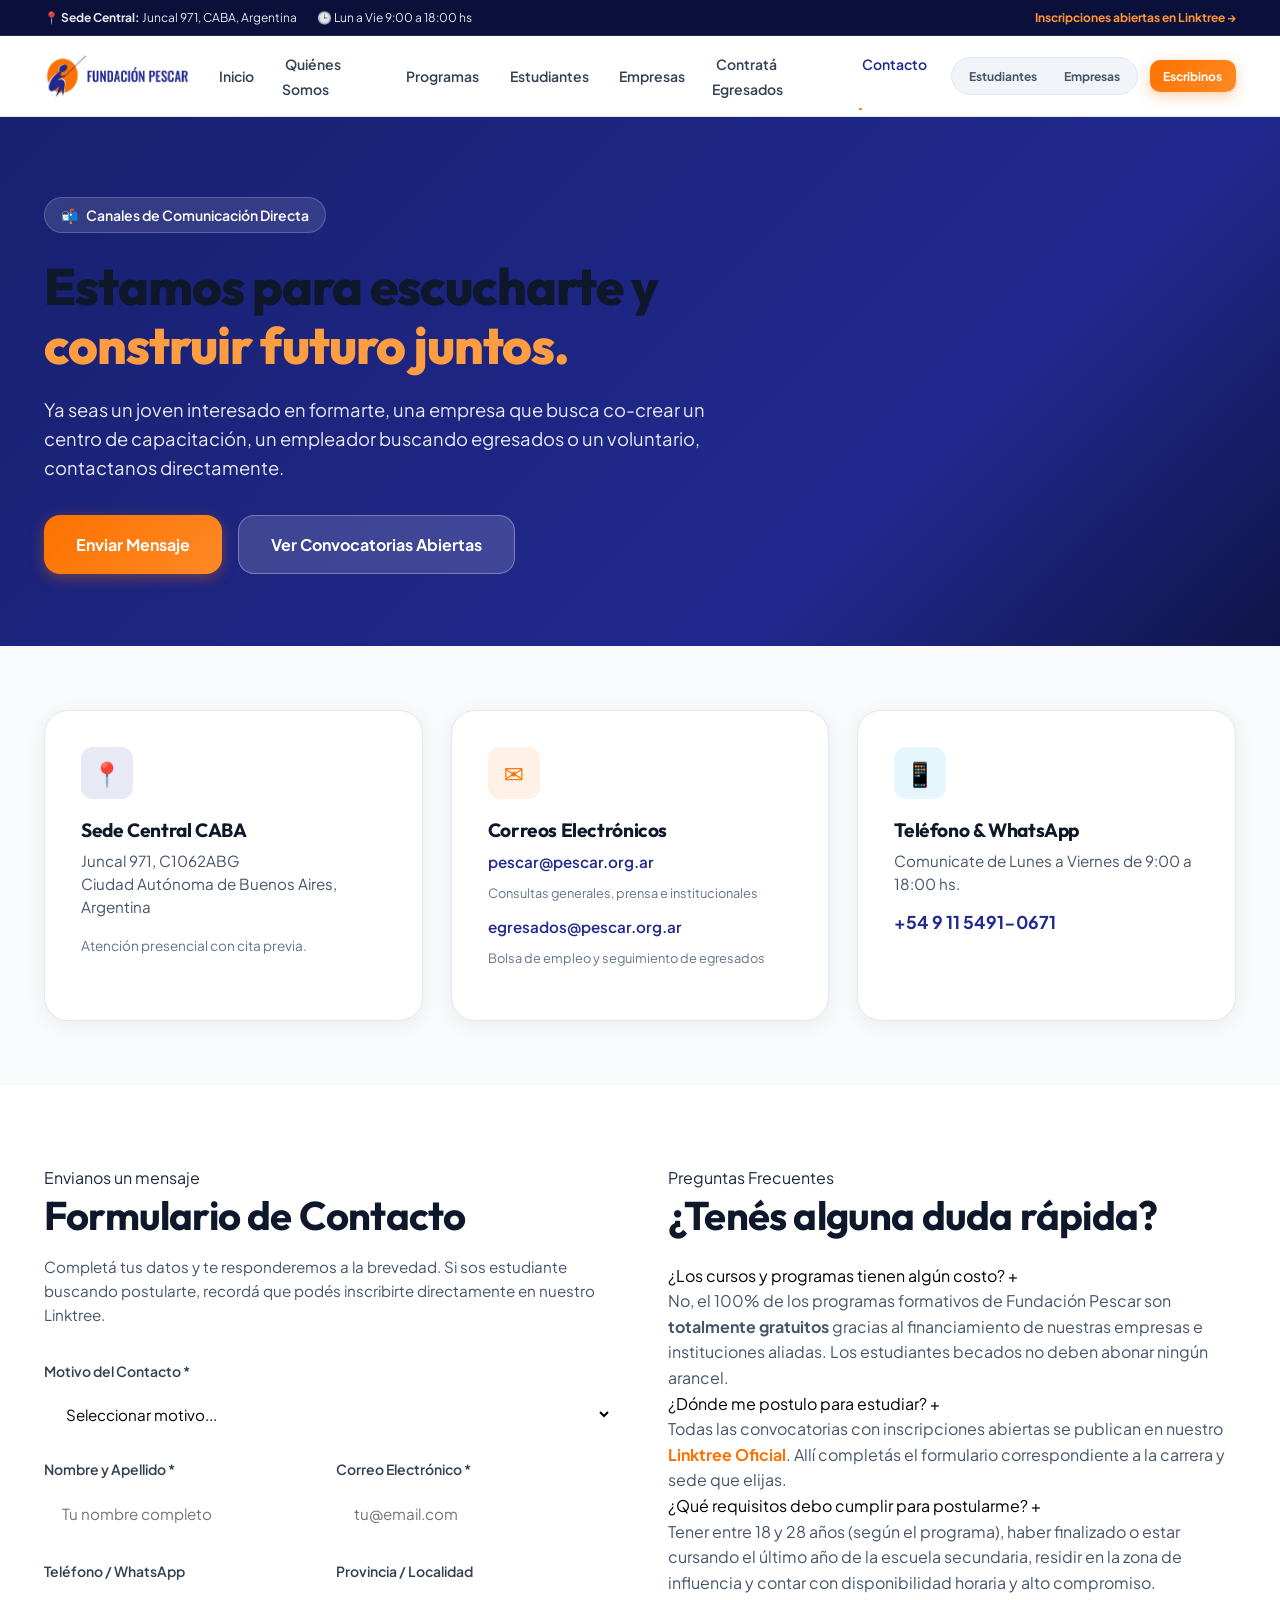
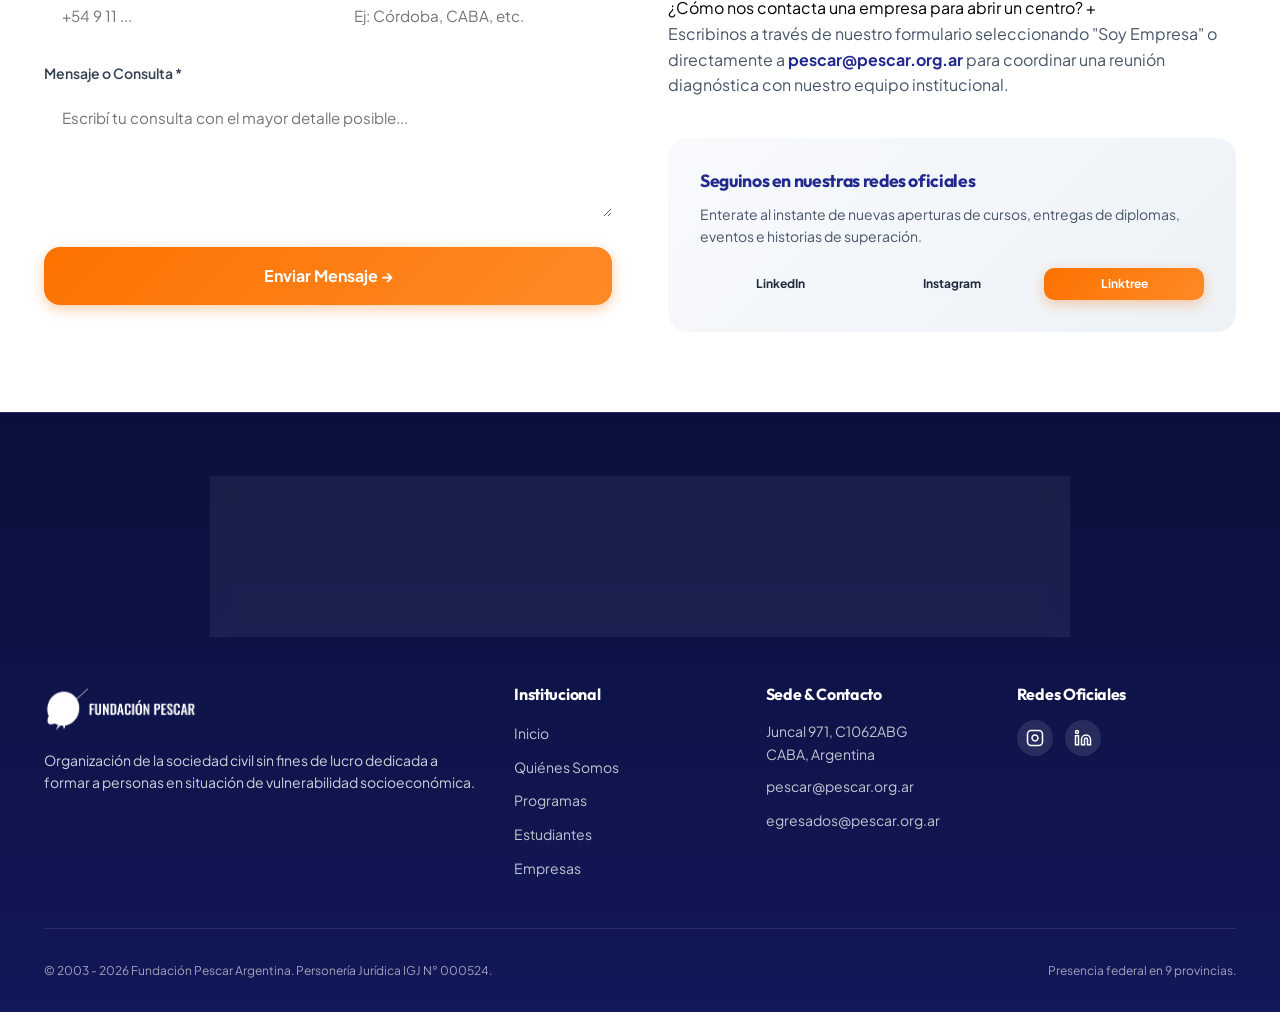
==== contacto.html @ fc089059 "Initial commit" ====
<!DOCTYPE html>
<html lang="es">
<head>
  <meta charset="UTF-8" />
  <meta name="viewport" content="width=device-width, initial-scale=1.0" />
  <title>Contacto | Fundación Pescar Argentina</title>
  <meta name="description" content="Contactate con la sede central de Fundación Pescar Argentina en CABA. Consultas sobre programas de formación, alianzas corporativas e inserción laboral." />
  
  <link rel="icon" type="image/png" href="assets/images/favicon-64x64px.png" />
  <link rel="apple-touch-icon" href="assets/images/favicon-180x180px-06.png" />
  <link rel="stylesheet" href="css/styles.css" />
</head>
<body>

  <!-- Top Announcement Bar -->
  <aside class="announcement-bar" aria-label="Anuncios y novedades">
    <div class="container announcement-inner">
      <div style="display: flex; align-items: center; gap: 1.25rem;">
        <span>📍 <strong>Sede Central:</strong> Juncal 971, CABA, Argentina</span>
        <span>🕒 Lun a Vie 9:00 a 18:00 hs</span>
      </div>
      <div>
        <a href="https://linktr.ee/fundacionpescar" target="_blank" rel="noopener noreferrer" class="announcement-link">
          Inscripciones abiertas en Linktree &rarr;
        </a>
      </div>
    </div>
  </aside>

  <!-- Site Header -->
  <header class="site-header">
    <div class="container">
      <nav class="navbar" aria-label="Navegación principal">
        <a href="index.html" class="brand-logo-link" aria-label="Inicio Fundación Pescar">
          <img src="assets/images/Logo-Pescar-2021-02.png" alt="Fundación Pescar Argentina" class="brand-logo-img" />
        </a>

        <ul class="nav-menu">
          <li><a href="index.html" class="nav-link">Inicio</a></li>
          <li><a href="quienes-somos.html" class="nav-link">Quiénes Somos</a></li>
          <li><a href="programas.html" class="nav-link">Programas</a></li>
          <li><a href="estudiantes.html" class="nav-link">Estudiantes</a></li>
          <li><a href="empresas.html" class="nav-link">Empresas</a></li>
          <li><a href="contrata-egresados.html" class="nav-link">Contratá Egresados</a></li>
          <li><a href="contacto.html" class="nav-link active">Contacto</a></li>
        </ul>

        <div class="nav-actions">
          <div class="audience-pills" role="tablist">
            <a href="estudiantes.html" class="audience-pill">Estudiantes</a>
            <a href="empresas.html" class="audience-pill">Empresas</a>
          </div>
          <a href="#formulario-contacto" class="btn btn-accent btn-sm btn-nav">Escribinos</a>
          
          <button class="mobile-toggle" aria-label="Abrir menú">
            <svg width="24" height="24" viewBox="0 0 24 24" fill="none" stroke="currentColor" stroke-width="2"><line x1="3" y1="12" x2="21" y2="12"></line><line x1="3" y1="6" x2="21" y2="6"></line><line x1="3" y1="18" x2="21" y2="18"></line></svg>
          </button>
        </div>
      </nav>
    </div>
  </header>

  <!-- Mobile Drawer -->
  <div class="mobile-drawer" id="mobileDrawer">
    <button class="drawer-close" id="drawerClose" aria-label="Cerrar menú">&times;</button>
    <a href="index.html" class="brand-logo-link" style="margin-bottom: 2rem;">
      <img src="assets/images/Logo-Pescar-2021-02.png" alt="Fundación Pescar" class="brand-logo-img" />
    </a>
    <ul class="mobile-nav-links">
      <li><a href="index.html">Inicio</a></li>
      <li><a href="quienes-somos.html">Quiénes Somos</a></li>
      <li><a href="programas.html">Programas</a></li>
      <li><a href="estudiantes.html">Estudiantes</a></li>
      <li><a href="empresas.html">Empresas</a></li>
      <li><a href="contrata-egresados.html">Contratá Egresados</a></li>
      <li><a href="contacto.html">Contacto</a></li>
    </ul>
    <div style="margin-top: auto; display: flex; flex-direction: column; gap: 0.75rem;">
      <a href="https://linktr.ee/fundacionpescar" target="_blank" class="btn btn-accent" style="width: 100%; text-align: center;">Postulate en Linktree</a>
      <a href="tel:+5491154910671" class="btn btn-outline" style="width: 100%; text-align: center;">Llamar por Teléfono</a>
    </div>
  </div>

  <main>
    <!-- HERO SECTION -->
    <section class="page-hero" style="background: linear-gradient(135deg, #18206f 0%, #21298f 70%, #0e1548 100%); color: var(--color-white); padding: 5rem 0 4.5rem;">
      <div class="container">
        <div style="max-width: 800px;">
          <div style="display: inline-flex; align-items: center; gap: 0.5rem; background: rgba(255, 255, 255, 0.12); backdrop-filter: blur(8px); padding: 0.35rem 1rem; border-radius: 999px; font-size: 0.875rem; font-weight: 600; margin-bottom: 1.5rem; border: 1px solid rgba(255, 255, 255, 0.2);">
            <span>📬</span>
            <span>Canales de Comunicación Directa</span>
          </div>
          <h1 style="font-size: clamp(2.25rem, 4vw, 3.5rem); font-weight: 800; line-height: 1.15; margin-bottom: 1.25rem;">
            Estamos para escucharte y <br />
            <span style="color: #ff9d42;">construir futuro juntos.</span>
          </h1>
          <p style="font-size: 1.15rem; line-height: 1.6; color: rgba(255, 255, 255, 0.9); margin-bottom: 2rem; max-width: 700px;">
            Ya seas un joven interesado en formarte, una empresa que busca co-crear un centro de capacitación, un empleador buscando egresados o un voluntario, contactanos directamente.
          </p>
          <div style="display: flex; flex-wrap: wrap; gap: 1rem;">
            <a href="#formulario-contacto" class="btn btn-accent btn-lg">Enviar Mensaje</a>
            <a href="https://linktr.ee/fundacionpescar" target="_blank" rel="noopener noreferrer" class="btn btn-secondary btn-lg" style="background: rgba(255, 255, 255, 0.15); border: 1px solid rgba(255, 255, 255, 0.3); color: white;">Ver Convocatorias Abiertas</a>
          </div>
        </div>
      </div>
    </section>

    <!-- CONTACT CHANNELS CARDS -->
    <section class="section" style="background: var(--color-slate-50); padding: 4rem 0;">
      <div class="container">
        <div style="display: grid; grid-template-columns: repeat(auto-fit, minmax(280px, 1fr)); gap: 1.75rem;">
          
          <!-- Card 1: Sede Central -->
          <div class="card" style="padding: 2.25rem;">
            <div style="width: 52px; height: 52px; border-radius: 12px; background: rgba(33, 41, 143, 0.1); color: var(--color-pescar-blue); display: flex; align-items: center; justify-content: center; font-size: 1.5rem; margin-bottom: 1.25rem;">
              📍
            </div>
            <h3 style="font-size: 1.2rem; font-weight: 700; color: var(--color-slate-900); margin-bottom: 0.5rem;">Sede Central CABA</h3>
            <p style="color: var(--color-slate-600); font-size: 0.95rem; line-height: 1.5; margin-bottom: 1rem;">
              Juncal 971, C1062ABG<br />
              Ciudad Autónoma de Buenos Aires, Argentina
            </p>
            <div style="font-size: 0.85rem; color: var(--color-slate-500);">
              Atención presencial con cita previa.
            </div>
          </div>

          <!-- Card 2: Correo Institucional -->
          <div class="card" style="padding: 2.25rem;">
            <div style="width: 52px; height: 52px; border-radius: 12px; background: rgba(252, 114, 0, 0.1); color: var(--color-pescar-orange); display: flex; align-items: center; justify-content: center; font-size: 1.5rem; margin-bottom: 1.25rem;">
              ✉️
            </div>
            <h3 style="font-size: 1.2rem; font-weight: 700; color: var(--color-slate-900); margin-bottom: 0.5rem;">Correos Electrónicos</h3>
            <div style="display: flex; flex-direction: column; gap: 0.5rem; margin-bottom: 1rem;">
              <a href="mailto:pescar@pescar.org.ar" style="color: var(--color-pescar-blue); font-weight: 600; text-decoration: none; font-size: 0.95rem;">
                pescar@pescar.org.ar
              </a>
              <span style="font-size: 0.8rem; color: var(--color-slate-500);">Consultas generales, prensa e institucionales</span>
              
              <a href="mailto:egresados@pescar.org.ar" style="color: var(--color-pescar-blue); font-weight: 600; text-decoration: none; font-size: 0.95rem; margin-top: 0.25rem;">
                egresados@pescar.org.ar
              </a>
              <span style="font-size: 0.8rem; color: var(--color-slate-500);">Bolsa de empleo y seguimiento de egresados</span>
            </div>
          </div>

          <!-- Card 3: Teléfono y WhatsApp -->
          <div class="card" style="padding: 2.25rem;">
            <div style="width: 52px; height: 52px; border-radius: 12px; background: rgba(14, 165, 233, 0.1); color: var(--color-cyan); display: flex; align-items: center; justify-content: center; font-size: 1.5rem; margin-bottom: 1.25rem;">
              📱
            </div>
            <h3 style="font-size: 1.2rem; font-weight: 700; color: var(--color-slate-900); margin-bottom: 0.5rem;">Teléfono & WhatsApp</h3>
            <p style="color: var(--color-slate-600); font-size: 0.95rem; line-height: 1.5; margin-bottom: 0.75rem;">
              Comunicate de Lunes a Viernes de 9:00 a 18:00 hs.
            </p>
            <a href="tel:+5491154910671" style="display: inline-block; font-size: 1.1rem; font-weight: 700; color: var(--color-pescar-blue); text-decoration: none;">
              +54 9 11 5491-0671
            </a>
          </div>

        </div>
      </div>
    </section>

    <!-- CONTACT FORM & FAQ SECTION -->
    <section class="section" id="formulario-contacto" style="background: var(--color-white);">
      <div class="container">
        <div style="display: grid; grid-template-columns: repeat(auto-fit, minmax(320px, 1fr)); gap: 3.5rem;">
          
          <!-- Contact Form -->
          <div>
            <div class="section-tag">Envianos un mensaje</div>
            <h2 class="section-title" style="margin-bottom: 1rem;">Formulario de Contacto</h2>
            <p style="color: var(--color-slate-600); font-size: 0.95rem; margin-bottom: 2rem;">
              Completá tus datos y te responderemos a la brevedad. Si sos estudiante buscando postularte, recordá que podés inscribirte directamente en nuestro Linktree.
            </p>

            <form id="contactForm" class="pescar-form" onsubmit="event.preventDefault(); alert('¡Mensaje enviado con éxito! Nos comunicaremos con vos pronto.'); this.reset();">
              <div style="margin-bottom: 1.25rem;">
                <label for="contactSubject" style="display: block; font-size: 0.875rem; font-weight: 600; color: var(--color-slate-700); margin-bottom: 0.5rem;">Motivo del Contacto *</label>
                <select id="contactSubject" required style="width: 100%; padding: 0.85rem 1.15rem; border-radius: 0.75rem; border: 1px solid var(--color-border); font-size: 0.95rem; background: white;">
                  <option value="">Seleccionar motivo...</option>
                  <option value="estudiante">Quiero capacitarme / Información de Cursos</option>
                  <option value="empresa">Soy Empresa / Quiero crear una alianza</option>
                  <option value="rrhh">Busco contratar egresados Pescar</option>
                  <option value="voluntariado">Quiero ser Voluntario / Mentor</option>
                  <option value="donacion">Donaciones y Aportes</option>
                  <option value="prensa">Prensa y Comunicación</option>
                  <option value="otro">Otro motivo</option>
                </select>
              </div>

              <div style="display: grid; grid-template-columns: 1fr 1fr; gap: 1rem; margin-bottom: 1.25rem;">
                <div>
                  <label for="fullName" style="display: block; font-size: 0.875rem; font-weight: 600; color: var(--color-slate-700); margin-bottom: 0.5rem;">Nombre y Apellido *</label>
                  <input type="text" id="fullName" required placeholder="Tu nombre completo" style="width: 100%; padding: 0.85rem 1.15rem; border-radius: 0.75rem; border: 1px solid var(--color-border); font-size: 0.95rem;" />
                </div>
                <div>
                  <label for="email" style="display: block; font-size: 0.875rem; font-weight: 600; color: var(--color-slate-700); margin-bottom: 0.5rem;">Correo Electrónico *</label>
                  <input type="email" id="email" required placeholder="tu@email.com" style="width: 100%; padding: 0.85rem 1.15rem; border-radius: 0.75rem; border: 1px solid var(--color-border); font-size: 0.95rem;" />
                </div>
              </div>

              <div style="display: grid; grid-template-columns: 1fr 1fr; gap: 1rem; margin-bottom: 1.25rem;">
                <div>
                  <label for="phone" style="display: block; font-size: 0.875rem; font-weight: 600; color: var(--color-slate-700); margin-bottom: 0.5rem;">Teléfono / WhatsApp</label>
                  <input type="tel" id="phone" placeholder="+54 9 11 ..." style="width: 100%; padding: 0.85rem 1.15rem; border-radius: 0.75rem; border: 1px solid var(--color-border); font-size: 0.95rem;" />
                </div>
                <div>
                  <label for="location" style="display: block; font-size: 0.875rem; font-weight: 600; color: var(--color-slate-700); margin-bottom: 0.5rem;">Provincia / Localidad</label>
                  <input type="text" id="location" placeholder="Ej: Córdoba, CABA, etc." style="width: 100%; padding: 0.85rem 1.15rem; border-radius: 0.75rem; border: 1px solid var(--color-border); font-size: 0.95rem;" />
                </div>
              </div>

              <div style="margin-bottom: 1.5rem;">
                <label for="message" style="display: block; font-size: 0.875rem; font-weight: 600; color: var(--color-slate-700); margin-bottom: 0.5rem;">Mensaje o Consulta *</label>
                <textarea id="message" required rows="4" placeholder="Escribí tu consulta con el mayor detalle posible..." style="width: 100%; padding: 0.85rem 1.15rem; border-radius: 0.75rem; border: 1px solid var(--color-border); font-size: 0.95rem; font-family: inherit;"></textarea>
              </div>

              <button type="submit" class="btn btn-accent btn-lg" style="width: 100%;">
                Enviar Mensaje &rarr;
              </button>
            </form>
          </div>

          <!-- Quick FAQ and Official Channels -->
          <div>
            <div class="section-tag">Preguntas Frecuentes</div>
            <h2 class="section-title" style="margin-bottom: 1.5rem;">¿Tenés alguna duda rápida?</h2>

            <div class="faq-list" style="margin-bottom: 2.5rem;">
              <div class="faq-item">
                <button class="faq-question">
                  <span>¿Los cursos y programas tienen algún costo?</span>
                  <span class="faq-icon">+</span>
                </button>
                <div class="faq-answer">
                  <p>No, el 100% de los programas formativos de Fundación Pescar son <strong>totalmente gratuitos</strong> gracias al financiamiento de nuestras empresas e instituciones aliadas. Los estudiantes becados no deben abonar ningún arancel.</p>
                </div>
              </div>

              <div class="faq-item">
                <button class="faq-question">
                  <span>¿Dónde me postulo para estudiar?</span>
                  <span class="faq-icon">+</span>
                </button>
                <div class="faq-answer">
                  <p>Todas las convocatorias con inscripciones abiertas se publican en nuestro <a href="https://linktr.ee/fundacionpescar" target="_blank" rel="noopener noreferrer" style="color: var(--color-pescar-orange); font-weight: bold;">Linktree Oficial</a>. Allí completás el formulario correspondiente a la carrera y sede que elijas.</p>
                </div>
              </div>

              <div class="faq-item">
                <button class="faq-question">
                  <span>¿Qué requisitos debo cumplir para postularme?</span>
                  <span class="faq-icon">+</span>
                </button>
                <div class="faq-answer">
                  <p>Tener entre 18 y 28 años (según el programa), haber finalizado o estar cursando el último año de la escuela secundaria, residir en la zona de influencia y contar con disponibilidad horaria y alto compromiso.</p>
                </div>
              </div>

              <div class="faq-item">
                <button class="faq-question">
                  <span>¿Cómo nos contacta una empresa para abrir un centro?</span>
                  <span class="faq-icon">+</span>
                </button>
                <div class="faq-answer">
                  <p>Escribinos a través de nuestro formulario seleccionando "Soy Empresa" o directamente a <a href="mailto:pescar@pescar.org.ar" style="color: var(--color-pescar-blue); font-weight: bold;">pescar@pescar.org.ar</a> para coordinar una reunión diagnóstica con nuestro equipo institucional.</p>
                </div>
              </div>
            </div>

            <!-- Social Connect Card -->
            <div style="background: linear-gradient(135deg, #f8fafc 0%, #edf2f7 100%); border-radius: 1.25rem; padding: 2rem; border: 1px solid var(--color-border);">
              <h4 style="font-size: 1.1rem; font-weight: 700; color: var(--color-pescar-blue); margin-bottom: 0.75rem;">
                Seguinos en nuestras redes oficiales
              </h4>
              <p style="font-size: 0.875rem; color: var(--color-slate-600); margin-bottom: 1.25rem;">
                Enterate al instante de nuevas aperturas de cursos, entregas de diplomas, eventos e historias de superación.
              </p>
              <div style="display: flex; gap: 0.75rem;">
                <a href="https://www.linkedin.com/company/fundacionpescar/posts/" target="_blank" rel="noopener noreferrer" class="btn btn-outline btn-sm" style="flex: 1; text-align: center;">
                  LinkedIn
                </a>
                <a href="https://instagram.com/fundacionpescar" target="_blank" rel="noopener noreferrer" class="btn btn-outline btn-sm" style="flex: 1; text-align: center;">
                  Instagram
                </a>
                <a href="https://linktr.ee/fundacionpescar" target="_blank" rel="noopener noreferrer" class="btn btn-accent btn-sm" style="flex: 1; text-align: center;">
                  Linktree
                </a>
              </div>
            </div>

          </div>

        </div>
      </div>
    </section>
  </main>

  <!-- SITE FOOTER -->
  <footer class="site-footer">
    <div class="container">
      <div class="footer-quote-banner">
        <blockquote class="footer-quote-text">
          “Si quieres quitarle el hambre a un hombre, dale un pez; pero si quieres que no vuelva a tener hambre, enséñale a pescar.”
        </blockquote>
        <div class="footer-quote-author">— LAO TSE</div>
      </div>

      <div class="footer-grid">
        <div>
          <img src="assets/images/Logo-Pescar-2021-02.png" alt="Fundación Pescar" style="height: 48px; margin-bottom: 1rem; filter: brightness(0) invert(1);" />
          <p style="font-size: 0.875rem; color: rgba(255, 255, 255, 0.8);">
            Organización de la sociedad civil sin fines de lucro dedicada a formar a personas en situación de vulnerabilidad socioeconómica.
          </p>
        </div>

        <div>
          <h4 class="footer-col-title">Institucional</h4>
          <ul class="footer-links">
            <li><a href="index.html" class="footer-link">Inicio</a></li>
            <li><a href="quienes-somos.html" class="footer-link">Quiénes Somos</a></li>
            <li><a href="programas.html" class="footer-link">Programas</a></li>
            <li><a href="estudiantes.html" class="footer-link">Estudiantes</a></li>
            <li><a href="empresas.html" class="footer-link">Empresas</a></li>
          </ul>
        </div>

        <div>
          <h4 class="footer-col-title">Sede & Contacto</h4>
          <ul class="footer-links">
            <li style="color: rgba(255, 255, 255, 0.75); font-size: 0.875rem;">
              Juncal 971, C1062ABG<br />
              CABA, Argentina
            </li>
            <li><a href="mailto:pescar@pescar.org.ar" class="footer-link">pescar@pescar.org.ar</a></li>
            <li><a href="mailto:egresados@pescar.org.ar" class="footer-link">egresados@pescar.org.ar</a></li>
          </ul>
        </div>

        <div>
          <h4 class="footer-col-title">Redes Oficiales</h4>
          <div class="social-links">
            <a href="https://instagram.com/fundacionpescar" target="_blank" rel="noopener noreferrer" class="social-btn" aria-label="Instagram">
              <svg width="18" height="18" viewBox="0 0 24 24" fill="none" stroke="currentColor" stroke-width="2"><rect x="2" y="2" width="20" height="20" rx="5" ry="5"></rect><path d="M16 11.37A4 4 0 1 1 12.63 8 4 4 0 0 1 16 11.37z"></path></svg>
            </a>
            <a href="https://www.linkedin.com/company/fundacionpescar/posts/" target="_blank" rel="noopener noreferrer" class="social-btn" aria-label="LinkedIn">
              <svg width="18" height="18" viewBox="0 0 24 24" fill="none" stroke="currentColor" stroke-width="2"><path d="M16 8a6 6 0 0 1 6 6v7h-4v-7a2 2 0 0 0-2-2 2 2 0 0 0-2 2v7h-4v-7a6 6 0 0 1 6-6z"></path><rect x="2" y="9" width="4" height="12"></rect><circle cx="4" cy="4" r="2"></circle></svg>
            </a>
          </div>
        </div>
      </div>

      <div class="footer-bottom">
        <div>© 2003 - 2026 Fundación Pescar Argentina. Personería Jurídica IGJ N° 000524.</div>
        <div>Presencia federal en 9 provincias.</div>
      </div>
    </div>
  </footer>

  <script src="js/main.js"></script>
</body>
</html>
---- css/styles.css ----
/* ==========================================================================
   FUNDACIÓN PESCAR - COMPLETE STYLESHEET (HTML & CSS STANDALONE)
   Palette: #fc7200 (Pescar Orange) & #21298f (Pescar Blue)
   ========================================================================== */

@import url('https://fonts.googleapis.com/css2?family=Outfit:wght@400;500;600;700;800;900&family=Plus+Jakarta+Sans:ital,wght@0,300;0,400;0,500;0,600;0,700;0,800;1,400&display=swap');

:root {
  /* Exact Requested Palette */
  --color-pescar-orange: #fc7200;
  --color-pescar-orange-hover: #e06500;
  --color-pescar-orange-light: #ff9336;
  --color-pescar-orange-50: #fff6ed;
  --color-pescar-orange-100: #ffedd5;

  --color-pescar-blue: #21298f;
  --color-pescar-blue-dark: #121858;
  --color-pescar-blue-deep: #0b103b;
  --color-pescar-blue-light: #3641b8;
  --color-pescar-blue-50: #eef0fd;
  --color-pescar-blue-100: #e0e4fb;

  --color-cyan: #0ea5e9;
  --color-cyan-light: #e0f2fe;
  
  --color-success: #10b981;
  --color-success-light: #ecfdf5;

  /* Surfaces & Text */
  --color-white: #ffffff;
  --color-slate-50: #f8fafc;
  --color-slate-100: #f1f5f9;
  --color-slate-200: #e2e8f0;
  --color-slate-300: #cbd5e1;
  --color-slate-400: #94a3b8;
  --color-slate-500: #64748b;
  --color-slate-600: #475569;
  --color-slate-700: #334155;
  --color-slate-800: #1e293b;
  --color-slate-900: #0f172a;

  /* Gradients */
  --grad-primary: linear-gradient(135deg, #121858 0%, #21298f 60%, #2d38b0 100%);
  --grad-primary-dark: linear-gradient(180deg, #0b103b 0%, #121858 100%);
  --grad-accent: linear-gradient(135deg, #fc7200 0%, #ff8926 100%);
  --grad-hero-badge: linear-gradient(135deg, rgba(252, 114, 0, 0.2) 0%, rgba(33, 41, 143, 0.4) 100%);

  /* Typography */
  --font-sans: 'Plus Jakarta Sans', system-ui, -apple-system, sans-serif;
  --font-display: 'Outfit', 'Plus Jakarta Sans', system-ui, sans-serif;

  /* Spacing */
  --space-2: 0.5rem;
  --space-3: 0.75rem;
  --space-4: 1rem;
  --space-5: 1.25rem;
  --space-6: 1.5rem;
  --space-8: 2rem;
  --space-10: 2.5rem;
  --space-12: 3rem;
  --space-16: 4rem;
  --space-20: 5rem;

  /* Border Radii */
  --radius-sm: 6px;
  --radius-md: 10px;
  --radius-lg: 16px;
  --radius-xl: 24px;
  --radius-full: 9999px;

  /* Shadows */
  --shadow-sm: 0 1px 3px rgba(0, 0, 0, 0.05);
  --shadow-md: 0 4px 6px -1px rgba(0, 0, 0, 0.08), 0 2px 4px -2px rgba(0, 0, 0, 0.04);
  --shadow-lg: 0 10px 15px -3px rgba(0, 0, 0, 0.08), 0 4px 6px -4px rgba(0, 0, 0, 0.03);
  --shadow-xl: 0 20px 25px -5px rgba(0, 0, 0, 0.1), 0 8px 10px -6px rgba(0, 0, 0, 0.04);
  --shadow-card: 0 4px 20px rgba(15, 23, 42, 0.06);
  --shadow-card-hover: 0 16px 32px -8px rgba(33, 41, 143, 0.12), 0 0 1px 1px rgba(33, 41, 143, 0.08);

  --transition-fast: 150ms cubic-bezier(0.4, 0, 0.2, 1);
  --transition-normal: 250ms cubic-bezier(0.4, 0, 0.2, 1);
  --transition-slow: 400ms cubic-bezier(0.16, 1, 0.3, 1);
}

/* Base Reset */
*, *::before, *::after {
  box-sizing: border-box;
  margin: 0;
  padding: 0;
}

html {
  font-family: var(--font-sans);
  font-size: 16px;
  line-height: 1.6;
  color: var(--color-slate-800);
  background-color: var(--color-slate-50);
  scroll-behavior: smooth;
  -webkit-font-smoothing: antialiased;
}

body {
  min-height: 100vh;
  display: flex;
  flex-direction: column;
  overflow-x: hidden;
}

main {
  flex: 1;
}

img, svg {
  display: block;
  max-width: 100%;
  height: auto;
}

a {
  color: inherit;
  text-decoration: none;
  transition: color var(--transition-fast);
}

button, input, select, textarea {
  font: inherit;
}

button {
  cursor: pointer;
  border: none;
  background: none;
}

ul {
  list-style: none;
}

h1, h2, h3, h4, h5, h6 {
  font-family: var(--font-display);
  color: var(--color-slate-900);
  font-weight: 700;
  line-height: 1.2;
  letter-spacing: -0.02em;
}

h1 { font-size: clamp(2.25rem, 5.5vw, 3.75rem); }
h2 { font-size: clamp(1.85rem, 3.5vw, 2.5rem); }
h3 { font-size: clamp(1.4rem, 2.5vw, 1.85rem); }
h4 { font-size: 1.25rem; }

p {
  color: var(--color-slate-600);
  margin-bottom: 1rem;
}

p:last-child {
  margin-bottom: 0;
}

/* Layout Containers */
.container {
  width: 100%;
  max-width: 1240px;
  margin: 0 auto;
  padding: 0 1.5rem;
}

.container-narrow {
  max-width: 920px;
}

.section {
  padding: var(--space-20) 0;
  position: relative;
}

@media (max-width: 768px) {
  .section {
    padding: var(--space-12) 0;
  }
}

.section-alt {
  background-color: var(--color-white);
}

.section-dark {
  background: var(--grad-primary);
  color: var(--color-white);
}

.section-dark h1, .section-dark h2, .section-dark h3, .section-dark h4 {
  color: var(--color-white);
}

.section-dark p {
  color: rgba(255, 255, 255, 0.85);
}

.section-header {
  text-align: center;
  max-width: 740px;
  margin: 0 auto var(--space-12) auto;
}

.badge-tag {
  display: inline-flex;
  align-items: center;
  gap: 0.4rem;
  padding: 0.35rem 0.85rem;
  border-radius: var(--radius-full);
  font-size: 0.75rem;
  font-weight: 700;
  text-transform: uppercase;
  letter-spacing: 0.06em;
  background-color: var(--color-pescar-blue-50);
  color: var(--color-pescar-blue);
  border: 1px solid var(--color-pescar-blue-100);
  margin-bottom: var(--space-3);
}

.badge-tag.badge-accent {
  background-color: var(--color-pescar-orange-50);
  color: var(--color-pescar-orange);
  border-color: var(--color-pescar-orange-100);
}

.badge-tag.badge-white {
  background-color: rgba(255, 255, 255, 0.15);
  color: var(--color-white);
  border-color: rgba(255, 255, 255, 0.25);
  backdrop-filter: blur(8px);
}

.section-title {
  margin-bottom: var(--space-3);
}

.section-subtitle {
  font-size: 1.1rem;
  color: var(--color-slate-500);
}

.section-dark .section-subtitle {
  color: rgba(255, 255, 255, 0.8);
}

/* Announcement Top Bar */
.announcement-bar {
  background: var(--color-pescar-blue-deep);
  color: rgba(255, 255, 255, 0.9);
  font-size: 0.75rem;
  padding: 0.5rem 0;
  border-bottom: 1px solid rgba(255, 255, 255, 0.1);
}

.announcement-inner {
  display: flex;
  justify-content: space-between;
  align-items: center;
  flex-wrap: wrap;
  gap: 0.5rem;
}

.announcement-link {
  color: var(--color-pescar-orange-light);
  font-weight: 700;
  display: inline-flex;
  align-items: center;
  gap: 0.3rem;
}

.announcement-link:hover {
  text-decoration: underline;
}

/* Header & Nav */
.site-header {
  position: sticky;
  top: 0;
  z-index: 1000;
  background: rgba(255, 255, 255, 0.95);
  backdrop-filter: blur(16px);
  -webkit-backdrop-filter: blur(16px);
  border-bottom: 1px solid var(--color-slate-200);
  transition: all var(--transition-normal);
}

.site-header.scrolled {
  box-shadow: var(--shadow-md);
  background: rgba(255, 255, 255, 0.98);
}

.navbar {
  display: flex;
  align-items: center;
  justify-content: space-between;
  height: 80px;
  gap: 1.5rem;
}

.brand-logo-link {
  display: flex;
  align-items: center;
  gap: 0.75rem;
}

.brand-logo-img {
  height: 48px;
  width: auto;
}

.nav-menu {
  display: flex;
  align-items: center;
  gap: 1.5rem;
}

.nav-link {
  font-size: 0.875rem;
  font-weight: 600;
  color: var(--color-slate-700);
  padding: 0.5rem 0.2rem;
  position: relative;
  transition: color var(--transition-fast);
}

.nav-link:hover, .nav-link.active {
  color: var(--color-pescar-blue);
}

.nav-link.active::after {
  content: '';
  position: absolute;
  bottom: -4px;
  left: 0;
  width: 100%;
  height: 2px;
  background-color: var(--color-pescar-orange);
  border-radius: var(--radius-full);
}

.nav-actions {
  display: flex;
  align-items: center;
  gap: 0.75rem;
}

.audience-pills {
  display: inline-flex;
  padding: 3px;
  background: var(--color-slate-100);
  border-radius: var(--radius-full);
  border: 1px solid var(--color-slate-200);
}

.audience-pill {
  padding: 0.35rem 0.85rem;
  font-size: 0.75rem;
  font-weight: 700;
  border-radius: var(--radius-full);
  color: var(--color-slate-600);
  transition: all var(--transition-fast);
}

.audience-pill.active {
  background: var(--color-white);
  color: var(--color-pescar-blue);
  box-shadow: var(--shadow-sm);
}

.mobile-toggle {
  display: none;
  padding: 0.5rem;
  color: var(--color-slate-800);
}

@media (max-width: 1024px) {
  .nav-menu, .nav-actions .btn-nav { display: none; }
  .mobile-toggle { display: flex; align-items: center; justify-content: center; }
}

/* Mobile Drawer */
.mobile-drawer {
  position: fixed;
  top: 0;
  right: -100%;
  width: min(85vw, 380px);
  height: 100vh;
  background: var(--color-white);
  box-shadow: -10px 0 30px rgba(0, 0, 0, 0.15);
  z-index: 1200;
  transition: right var(--transition-slow);
  display: flex;
  flex-direction: column;
  padding: var(--space-6);
  overflow-y: auto;
}

.mobile-drawer.open { right: 0; }

.drawer-overlay {
  position: fixed;
  inset: 0;
  background: rgba(15, 23, 42, 0.6);
  backdrop-filter: blur(4px);
  z-index: 1150;
  opacity: 0;
  pointer-events: none;
  transition: opacity var(--transition-normal);
}

.drawer-overlay.open { opacity: 1; pointer-events: auto; }

.drawer-header {
  display: flex;
  align-items: center;
  justify-content: space-between;
  margin-bottom: var(--space-6);
  padding-bottom: var(--space-4);
  border-bottom: 1px solid var(--color-slate-200);
}

.drawer-links {
  display: flex;
  flex-direction: column;
  gap: var(--space-3);
  margin-bottom: var(--space-6);
}

.drawer-link {
  font-size: 1.1rem;
  font-weight: 600;
  color: var(--color-slate-800);
  padding: 0.5rem 0;
}

.drawer-link.active { color: var(--color-pescar-orange); }

/* Buttons */
.btn {
  display: inline-flex;
  align-items: center;
  justify-content: center;
  gap: 0.5rem;
  font-size: 0.875rem;
  font-weight: 700;
  padding: 0.75rem 1.5rem;
  border-radius: var(--radius-md);
  transition: all var(--transition-fast);
  cursor: pointer;
  white-space: nowrap;
}

.btn-lg {
  padding: 1rem 2rem;
  font-size: 1rem;
  border-radius: var(--radius-lg);
}

.btn-sm {
  padding: 0.4rem 0.85rem;
  font-size: 0.75rem;
}

.btn-accent {
  background: var(--grad-accent);
  color: var(--color-white);
  box-shadow: 0 4px 14px rgba(252, 114, 0, 0.35);
}

.btn-accent:hover {
  background: var(--color-pescar-orange-hover);
  transform: translateY(-2px);
  box-shadow: 0 6px 20px rgba(252, 114, 0, 0.45);
}

.btn-primary {
  background: var(--grad-primary);
  color: var(--color-white);
  box-shadow: 0 4px 14px rgba(33, 41, 143, 0.25);
}

.btn-primary:hover {
  background: var(--color-pescar-blue-dark);
  transform: translateY(-2px);
  box-shadow: 0 6px 20px rgba(33, 41, 143, 0.35);
}

.btn-secondary {
  background: var(--color-white);
  color: var(--color-slate-800);
  border: 1px solid var(--color-slate-300);
}

.btn-secondary:hover {
  background: var(--color-slate-50);
  border-color: var(--color-slate-400);
  transform: translateY(-2px);
}

.btn-white {
  background: var(--color-white);
  color: var(--color-pescar-blue);
  box-shadow: 0 4px 14px rgba(0, 0, 0, 0.1);
}

.btn-white:hover {
  background: var(--color-slate-100);
  transform: translateY(-2px);
}

.btn-outline-white {
  background: transparent;
  color: var(--color-white);
  border: 2px solid rgba(255, 255, 255, 0.4);
}

.btn-outline-white:hover {
  border-color: var(--color-white);
  background: rgba(255, 255, 255, 0.1);
  transform: translateY(-2px);
}

/* Cards */
.card {
  background-color: var(--color-white);
  border-radius: var(--radius-xl);
  border: 1px solid var(--color-slate-200);
  padding: var(--space-8);
  box-shadow: var(--shadow-card);
  transition: all var(--transition-normal);
  position: relative;
  overflow: hidden;
}

.card:hover {
  box-shadow: var(--shadow-card-hover);
  transform: translateY(-4px);
  border-color: rgba(33, 41, 143, 0.2);
}

.card-accent-border { border-top: 4px solid var(--color-pescar-orange); }
.card-primary-border { border-top: 4px solid var(--color-pescar-blue); }

/* Hero Section */
.hero-section {
  position: relative;
  background: var(--grad-primary);
  color: var(--color-white);
  padding-top: calc(var(--space-16) + 20px);
  padding-bottom: var(--space-20);
  overflow: hidden;
}

.hero-glow {
  position: absolute;
  top: -20%;
  right: -10%;
  width: 600px;
  height: 600px;
  background: radial-gradient(circle, rgba(252, 114, 0, 0.25) 0%, transparent 70%);
  pointer-events: none;
  filter: blur(40px);
}

.hero-glow-cyan {
  position: absolute;
  bottom: -20%;
  left: -10%;
  width: 500px;
  height: 500px;
  background: radial-gradient(circle, rgba(14, 165, 233, 0.2) 0%, transparent 70%);
  pointer-events: none;
  filter: blur(40px);
}

.hero-grid {
  display: grid;
  grid-template-columns: 1.15fr 0.85fr;
  gap: var(--space-12);
  align-items: center;
  position: relative;
  z-index: 1;
}

@media (max-width: 968px) {
  .hero-grid {
    grid-template-columns: 1fr;
    text-align: center;
  }
}

.hero-content {
  display: flex;
  flex-direction: column;
  align-items: flex-start;
}

@media (max-width: 968px) {
  .hero-content { align-items: center; }
}

.hero-title {
  color: var(--color-white);
  font-size: clamp(2.5rem, 5.5vw, 4rem);
  font-weight: 800;
  line-height: 1.1;
  margin-bottom: var(--space-5);
  letter-spacing: -0.03em;
}

.hero-title .text-highlight {
  background: linear-gradient(135deg, #fc7200 0%, #ffab53 100%);
  -webkit-background-clip: text;
  -webkit-text-fill-color: transparent;
}

.hero-subtitle {
  font-size: clamp(1.05rem, 2vw, 1.25rem);
  color: rgba(255, 255, 255, 0.88);
  margin-bottom: var(--space-8);
  max-width: 560px;
}

.hero-cta-group {
  display: flex;
  flex-wrap: wrap;
  gap: var(--space-4);
  margin-bottom: var(--space-8);
}

.hero-image-card {
  position: relative;
  border-radius: var(--radius-2xl);
  overflow: hidden;
  box-shadow: 0 25px 50px -12px rgba(0, 0, 0, 0.4);
  border: 1px solid rgba(255, 255, 255, 0.2);
}

.hero-image {
  width: 100%;
  height: 440px;
  object-fit: cover;
}

.hero-floating-card {
  position: absolute;
  bottom: -20px;
  left: -20px;
  background: rgba(255, 255, 255, 0.95);
  backdrop-filter: blur(12px);
  color: var(--color-slate-900);
  padding: var(--space-4) var(--space-6);
  border-radius: var(--radius-lg);
  box-shadow: var(--shadow-xl);
  border: 1px solid var(--color-slate-200);
  display: flex;
  align-items: center;
  gap: 1rem;
}

@media (max-width: 640px) {
  .hero-floating-card { position: static; margin-top: 1rem; }
}

/* Stats Counters */
.stats-grid {
  display: grid;
  grid-template-columns: repeat(auto-fit, minmax(220px, 1fr));
  gap: var(--space-6);
}

.stat-card {
  background: var(--color-white);
  border: 1px solid var(--color-slate-200);
  border-radius: var(--radius-lg);
  padding: var(--space-6);
  text-align: center;
  box-shadow: var(--shadow-sm);
  transition: transform var(--transition-fast);
}

.stat-card:hover {
  transform: translateY(-3px);
  box-shadow: var(--shadow-md);
}

.stat-number {
  font-family: var(--font-display);
  font-size: clamp(2.5rem, 4vw, 3.5rem);
  font-weight: 800;
  line-height: 1;
  color: var(--color-pescar-blue);
  margin-bottom: var(--space-2);
}

.stat-number.accent { color: var(--color-pescar-orange); }

.stat-label {
  font-size: 0.875rem;
  font-weight: 600;
  color: var(--color-slate-600);
  text-transform: uppercase;
  letter-spacing: 0.04em;
}

/* Pathways */
.pathway-grid {
  display: grid;
  grid-template-columns: repeat(2, 1fr);
  gap: var(--space-8);
}

@media (max-width: 768px) {
  .pathway-grid { grid-template-columns: 1fr; }
}

.pathway-card {
  border-radius: var(--radius-2xl);
  padding: var(--space-10);
  color: var(--color-white);
  display: flex;
  flex-direction: column;
  justify-content: space-between;
  min-height: 380px;
  box-shadow: var(--shadow-xl);
  transition: transform var(--transition-normal);
}

.pathway-card:hover { transform: translateY(-6px); }
.pathway-card.student { background: linear-gradient(135deg, #0284c7 0%, #21298f 100%); }
.pathway-card.company { background: linear-gradient(135deg, #121858 0%, #0f172a 100%); }

.pathway-badge {
  display: inline-flex;
  align-items: center;
  gap: 0.4rem;
  background: rgba(255, 255, 255, 0.18);
  backdrop-filter: blur(8px);
  padding: 0.35rem 0.85rem;
  border-radius: var(--radius-full);
  font-size: 0.75rem;
  font-weight: 700;
  text-transform: uppercase;
  margin-bottom: var(--space-4);
  width: fit-content;
}

.pathway-title {
  color: var(--color-white);
  font-size: 1.85rem;
  margin-bottom: var(--space-3);
}

.pathway-desc {
  color: rgba(255, 255, 255, 0.9);
  font-size: 1rem;
  margin-bottom: var(--space-6);
}

/* Program Cards & Filters */
.filter-container {
  display: flex;
  flex-wrap: wrap;
  gap: 0.5rem;
  justify-content: center;
  margin-bottom: var(--space-10);
}

.filter-btn {
  padding: 0.5rem 1.25rem;
  border-radius: var(--radius-full);
  font-size: 0.875rem;
  font-weight: 600;
  background: var(--color-white);
  color: var(--color-slate-700);
  border: 1px solid var(--color-slate-200);
  transition: all var(--transition-fast);
}

.filter-btn:hover {
  border-color: var(--color-pescar-blue);
  color: var(--color-pescar-blue);
}

.filter-btn.active {
  background: var(--color-pescar-blue);
  color: var(--color-white);
  border-color: var(--color-pescar-blue);
}

.programs-grid {
  display: grid;
  grid-template-columns: repeat(auto-fill, minmax(340px, 1fr));
  gap: var(--space-8);
}

@media (max-width: 640px) {
  .programs-grid { grid-template-columns: 1fr; }
}

.program-card {
  background: var(--color-white);
  border-radius: var(--radius-xl);
  border: 1px solid var(--color-slate-200);
  overflow: hidden;
  display: flex;
  flex-direction: column;
  box-shadow: var(--shadow-card);
  transition: all var(--transition-normal);
}

.program-card:hover {
  transform: translateY(-6px);
  box-shadow: var(--shadow-card-hover);
  border-color: rgba(33, 41, 143, 0.25);
}

.program-image-wrap {
  position: relative;
  height: 200px;
  overflow: hidden;
  background-color: var(--color-slate-100);
}

.program-image {
  width: 100%;
  height: 100%;
  object-fit: cover;
  transition: transform var(--transition-slow);
}

.program-card:hover .program-image {
  transform: scale(1.05);
}

.program-category-badge {
  position: absolute;
  top: 1rem;
  left: 1rem;
  background: rgba(18, 24, 88, 0.85);
  backdrop-filter: blur(8px);
  color: var(--color-white);
  padding: 0.3rem 0.75rem;
  border-radius: var(--radius-full);
  font-size: 0.75rem;
  font-weight: 700;
}

.program-body {
  padding: var(--space-6);
  display: flex;
  flex-direction: column;
  flex: 1;
}

.program-title {
  font-size: 1.25rem;
  margin-bottom: var(--space-2);
  color: var(--color-slate-900);
}

.program-desc {
  font-size: 0.875rem;
  color: var(--color-slate-600);
  margin-bottom: var(--space-6);
  flex: 1;
}

.program-meta {
  display: flex;
  flex-wrap: wrap;
  gap: var(--space-3);
  padding-top: var(--space-4);
  border-top: 1px solid var(--color-slate-100);
  font-size: 0.75rem;
  color: var(--color-slate-500);
  margin-bottom: var(--space-4);
}

.program-meta-item {
  display: inline-flex;
  align-items: center;
  gap: 0.35rem;
  background: var(--color-slate-50);
  padding: 0.25rem 0.5rem;
  border-radius: var(--radius-sm);
}

/* Candidate Talent Pool Preview */
.candidate-grid {
  display: grid;
  grid-template-columns: repeat(auto-fill, minmax(280px, 1fr));
  gap: var(--space-6);
}

.candidate-card {
  background: var(--color-white);
  border-radius: var(--radius-xl);
  border: 1px solid var(--color-slate-200);
  padding: var(--space-6);
  box-shadow: var(--shadow-sm);
  transition: all var(--transition-normal);
  display: flex;
  flex-direction: column;
}

.candidate-card:hover {
  transform: translateY(-4px);
  box-shadow: var(--shadow-md);
  border-color: var(--color-pescar-blue);
}

.candidate-badge {
  display: inline-flex;
  align-items: center;
  gap: 0.3rem;
  background: var(--color-success-light);
  color: var(--color-success);
  font-size: 0.75rem;
  font-weight: 700;
  padding: 0.25rem 0.6rem;
  border-radius: var(--radius-full);
  margin-bottom: 0.75rem;
  width: fit-content;
}

.candidate-code {
  font-family: monospace;
  font-size: 0.8rem;
  color: var(--color-slate-500);
}

.candidate-title {
  font-size: 1.15rem;
  color: var(--color-pescar-blue);
  margin-bottom: 0.25rem;
}

.candidate-origin {
  font-size: 0.8rem;
  color: var(--color-slate-600);
  margin-bottom: 1rem;
}

.skills-tags {
  display: flex;
  flex-wrap: wrap;
  gap: 0.35rem;
  margin-top: auto;
  padding-top: 1rem;
  border-top: 1px solid var(--color-slate-100);
}

.skill-tag {
  background: var(--color-slate-100);
  color: var(--color-slate-700);
  padding: 0.2rem 0.5rem;
  border-radius: var(--radius-sm);
  font-size: 0.75rem;
  font-weight: 600;
}

/* Auto-rotating Alumni Stories Carousel */
.alumni-carousel-wrapper {
  position: relative;
  max-width: 900px;
  margin: 0 auto;
  overflow: hidden;
  border-radius: var(--radius-2xl);
  background: var(--color-white);
  box-shadow: var(--shadow-xl);
  border: 1px solid var(--color-slate-200);
}

.alumni-slides-container {
  display: flex;
  transition: transform 0.6s cubic-bezier(0.16, 1, 0.3, 1);
}

.alumni-slide {
  min-width: 100%;
  padding: var(--space-10);
  display: flex;
  flex-direction: column;
  justify-content: space-between;
}

@media (max-width: 640px) {
  .alumni-slide { padding: var(--space-6); }
}

.alumni-quote {
  font-size: 1.15rem;
  color: var(--color-slate-700);
  font-style: italic;
  line-height: 1.8;
  margin-bottom: var(--space-6);
}

.alumni-footer {
  display: flex;
  align-items: center;
  gap: 1rem;
  padding-top: var(--space-4);
  border-top: 1px solid var(--color-slate-100);
}

.alumni-avatar {
  width: 52px;
  height: 52px;
  border-radius: var(--radius-full);
  background: var(--color-pescar-blue-50);
  color: var(--color-pescar-blue);
  display: flex;
  align-items: center;
  justify-content: center;
  font-weight: 800;
  font-size: 1.15rem;
}

.alumni-carousel-dots {
  display: flex;
  justify-content: center;
  gap: 0.5rem;
  padding: 1rem 0;
  background: var(--color-slate-50);
  border-top: 1px solid var(--color-slate-100);
}

.carousel-dot {
  width: 12px;
  height: 12px;
  border-radius: var(--radius-full);
  background: var(--color-slate-300);
  transition: all var(--transition-fast);
}

.carousel-dot.active {
  background: var(--color-pescar-orange);
  width: 28px;
}

/* Floating 2-Row Infinite Marquee Partners Carousel */
.marquee-container {
  display: flex;
  flex-direction: column;
  gap: 1rem;
  overflow: hidden;
  position: relative;
  mask-image: linear-gradient(to right, transparent, black 10%, black 90%, transparent);
  -webkit-mask-image: linear-gradient(to right, transparent, black 10%, black 90%, transparent);
}

.marquee-track {
  display: flex;
  gap: 1rem;
  width: max-content;
}

.marquee-track.track-1 {
  animation: scrollLeft 35s linear infinite;
}

.marquee-track.track-2 {
  animation: scrollRight 35s linear infinite;
}

.marquee-track:hover {
  animation-play-state: paused;
}

@keyframes scrollLeft {
  0% { transform: translateX(0); }
  100% { transform: translateX(-50%); }
}

@keyframes scrollRight {
  0% { transform: translateX(-50%); }
  100% { transform: translateX(0); }
}

.partner-pill {
  background: var(--color-white);
  border: 1px solid var(--color-slate-200);
  border-radius: var(--radius-lg);
  padding: 0.85rem 1.5rem;
  display: inline-flex;
  align-items: center;
  gap: 0.75rem;
  box-shadow: var(--shadow-sm);
  white-space: nowrap;
  font-weight: 700;
  color: var(--color-slate-800);
  font-size: 0.95rem;
}

.partner-pill-badge {
  font-size: 0.65rem;
  text-transform: uppercase;
  padding: 0.2rem 0.5rem;
  border-radius: var(--radius-full);
  background: var(--color-pescar-blue-50);
  color: var(--color-pescar-blue);
  font-weight: 700;
}

/* Timeline */
.timeline {
  position: relative;
  max-width: 860px;
  margin: 0 auto;
}

.timeline::before {
  content: '';
  position: absolute;
  top: 0;
  bottom: 0;
  left: 50%;
  width: 2px;
  background: var(--color-slate-200);
  transform: translateX(-50%);
}

@media (max-width: 768px) {
  .timeline::before { left: 24px; }
}

.timeline-item {
  position: relative;
  margin-bottom: var(--space-8);
  width: 50%;
}

.timeline-item:nth-child(odd) {
  left: 0;
  padding-right: var(--space-8);
  text-align: right;
}

.timeline-item:nth-child(even) {
  left: 50%;
  padding-left: var(--space-8);
  text-align: left;
}

@media (max-width: 768px) {
  .timeline-item {
    width: 100% !important;
    left: 0 !important;
    padding-left: 60px !important;
    padding-right: 0 !important;
    text-align: left !important;
  }
}

.timeline-dot {
  position: absolute;
  top: 24px;
  width: 18px;
  height: 18px;
  border-radius: var(--radius-full);
  background: var(--color-pescar-orange);
  border: 4px solid var(--color-white);
  box-shadow: 0 0 0 2px var(--color-pescar-orange);
  z-index: 2;
}

.timeline-item:nth-child(odd) .timeline-dot { right: -9px; }
.timeline-item:nth-child(even) .timeline-dot { left: -9px; }

@media (max-width: 768px) {
  .timeline-dot { left: 15px !important; right: auto !important; }
}

.timeline-card {
  background: var(--color-white);
  border-radius: var(--radius-lg);
  padding: var(--space-6);
  border: 1px solid var(--color-slate-200);
  box-shadow: var(--shadow-sm);
}

.timeline-year {
  display: inline-block;
  font-family: var(--font-display);
  font-size: 1.5rem;
  font-weight: 800;
  color: var(--color-pescar-blue);
  margin-bottom: 0.25rem;
}

/* Team Grid */
.team-grid {
  display: grid;
  grid-template-columns: repeat(auto-fill, minmax(240px, 1fr));
  gap: var(--space-6);
}

.team-card {
  background: var(--color-white);
  border-radius: var(--radius-xl);
  border: 1px solid var(--color-slate-200);
  overflow: hidden;
  text-align: center;
  transition: all var(--transition-normal);
}

.team-card:hover {
  transform: translateY(-4px);
  box-shadow: var(--shadow-card-hover);
  border-color: rgba(33, 41, 143, 0.2);
}

.team-photo-wrap {
  width: 100%;
  aspect-ratio: 1/1;
  background-color: var(--color-slate-100);
  overflow: hidden;
}

.team-photo {
  width: 100%;
  height: 100%;
  object-fit: cover;
  transition: transform var(--transition-slow);
}

.team-card:hover .team-photo { transform: scale(1.04); }

.team-info { padding: var(--space-5); }
.team-name { font-size: 1rem; font-weight: 700; color: var(--color-slate-900); }
.team-role { font-size: 0.75rem; color: var(--color-slate-500); margin-top: 0.25rem; }

/* ODS Grid */
.ods-grid {
  display: grid;
  grid-template-columns: repeat(auto-fit, minmax(170px, 1fr));
  gap: var(--space-4);
  margin-top: var(--space-6);
}

.ods-card {
  background: var(--color-white);
  border-radius: var(--radius-lg);
  padding: var(--space-5);
  border: 1px solid var(--color-slate-200);
  text-align: center;
  box-shadow: var(--shadow-sm);
  transition: all var(--transition-fast);
}

.ods-card:hover {
  transform: translateY(-4px);
  box-shadow: var(--shadow-md);
  border-color: var(--color-pescar-blue);
}

.ods-number {
  font-family: var(--font-display);
  font-weight: 800;
  font-size: 1.5rem;
  color: var(--color-pescar-orange);
}

.ods-name {
  font-size: 0.75rem;
  font-weight: 700;
  color: var(--color-slate-800);
  margin-top: 0.25rem;
}

/* Accordion */
.accordion {
  display: flex;
  flex-direction: column;
  gap: var(--space-4);
  max-width: 800px;
  margin: 0 auto;
}

.accordion-item {
  background: var(--color-white);
  border-radius: var(--radius-lg);
  border: 1px solid var(--color-slate-200);
  overflow: hidden;
}

.accordion-item.active {
  border-color: var(--color-pescar-blue);
  box-shadow: var(--shadow-sm);
}

.accordion-header {
  width: 100%;
  padding: var(--space-5) var(--space-6);
  display: flex;
  justify-content: space-between;
  align-items: center;
  font-size: 1rem;
  font-weight: 700;
  color: var(--color-slate-800);
  text-align: left;
}

.accordion-header:hover { color: var(--color-pescar-blue); }

.accordion-icon {
  width: 20px;
  height: 20px;
  transition: transform var(--transition-normal);
  color: var(--color-slate-400);
}

.accordion-item.active .accordion-icon {
  transform: rotate(180deg);
  color: var(--color-pescar-orange);
}

.accordion-content {
  max-height: 0;
  overflow: hidden;
  transition: max-height var(--transition-normal) ease-out;
}

.accordion-body {
  padding: 0 var(--space-6) var(--space-6) var(--space-6);
  color: var(--color-slate-600);
  font-size: 0.875rem;
}

/* Forms */
.form-grid {
  display: grid;
  grid-template-columns: repeat(2, 1fr);
  gap: var(--space-5);
}

@media (max-width: 640px) {
  .form-grid { grid-template-columns: 1fr; }
}

.form-group {
  display: flex;
  flex-direction: column;
  gap: 0.4rem;
}

.form-group.full-width { grid-column: 1 / -1; }

.form-label {
  font-size: 0.75rem;
  font-weight: 700;
  color: var(--color-slate-700);
  text-transform: uppercase;
}

.form-input, .form-select, .form-textarea {
  width: 100%;
  padding: 0.85rem 1rem;
  border: 1px solid var(--color-slate-300);
  border-radius: var(--radius-md);
  font-size: 0.875rem;
  color: var(--color-slate-800);
  background-color: var(--color-white);
  transition: border-color var(--transition-fast), box-shadow var(--transition-fast);
}

.form-input:focus, .form-select:focus, .form-textarea:focus {
  outline: none;
  border-color: var(--color-pescar-blue);
  box-shadow: 0 0 0 3px var(--color-pescar-blue-100);
}

.form-textarea { resize: vertical; min-height: 120px; }

.form-alert {
  padding: var(--space-4);
  border-radius: var(--radius-md);
  font-size: 0.875rem;
  margin-top: var(--space-4);
  display: none;
}

.form-alert.success {
  display: block;
  background-color: var(--color-success-light);
  color: var(--color-success);
  border: 1px solid rgba(16, 185, 129, 0.3);
}

.form-alert.error {
  display: block;
  background-color: #fef2f2;
  color: #991b1b;
  border: 1px solid #fecaca;
}

/* Modal */
.modal {
  position: fixed;
  inset: 0;
  z-index: 1300;
  display: flex;
  align-items: center;
  justify-content: center;
  padding: var(--space-4);
  opacity: 0;
  pointer-events: none;
  transition: opacity var(--transition-normal);
}

.modal.open { opacity: 1; pointer-events: auto; }

.modal-backdrop {
  position: absolute;
  inset: 0;
  background: rgba(15, 23, 42, 0.7);
  backdrop-filter: blur(8px);
}

.modal-container {
  position: relative;
  background: var(--color-white);
  border-radius: var(--radius-2xl);
  max-width: 680px;
  width: 100%;
  max-height: 90vh;
  overflow-y: auto;
  padding: var(--space-8);
  box-shadow: var(--shadow-xl);
  transform: translateY(20px);
  transition: transform var(--transition-normal);
}

.modal.open .modal-container { transform: translateY(0); }

.modal-close {
  position: absolute;
  top: 1.25rem;
  right: 1.25rem;
  width: 36px;
  height: 36px;
  border-radius: var(--radius-full);
  background: var(--color-slate-100);
  color: var(--color-slate-600);
  display: flex;
  align-items: center;
  justify-content: center;
}

/* Footer */
.site-footer {
  background: var(--grad-primary-dark);
  color: var(--color-white);
  padding-top: var(--space-16);
  padding-bottom: var(--space-8);
  border-top: 1px solid rgba(255, 255, 255, 0.1);
}

.footer-quote-banner {
  background: rgba(255, 255, 255, 0.06);
  border: 1px solid rgba(255, 255, 255, 0.12);
  border-radius: var(--radius-xl);
  padding: var(--space-8);
  text-align: center;
  max-width: 860px;
  margin: 0 auto var(--space-12) auto;
  backdrop-filter: blur(8px);
}

.footer-quote-text {
  font-family: var(--font-display);
  font-size: 1.25rem;
  font-style: italic;
  color: var(--color-white);
  margin-bottom: var(--space-2);
}

.footer-quote-author {
  font-size: 0.875rem;
  color: var(--color-pescar-orange-light);
  font-weight: 700;
}

.footer-grid {
  display: grid;
  grid-template-columns: 2fr repeat(3, 1fr);
  gap: var(--space-8);
  margin-bottom: var(--space-12);
}

@media (max-width: 900px) {
  .footer-grid { grid-template-columns: 1fr 1fr; }
}

@media (max-width: 600px) {
  .footer-grid { grid-template-columns: 1fr; }
}

.footer-col-title {
  color: var(--color-white);
  font-size: 1rem;
  font-weight: 700;
  margin-bottom: var(--space-4);
}

.footer-links {
  display: flex;
  flex-direction: column;
  gap: var(--space-2);
}

.footer-link {
  color: rgba(255, 255, 255, 0.75);
  font-size: 0.875rem;
}

.footer-link:hover { color: var(--color-pescar-orange-light); }

.footer-bottom {
  padding-top: var(--space-8);
  border-top: 1px solid rgba(255, 255, 255, 0.1);
  display: flex;
  justify-content: space-between;
  align-items: center;
  flex-wrap: wrap;
  gap: 1rem;
  font-size: 0.75rem;
  color: rgba(255, 255, 255, 0.6);
}

.social-links {
  display: flex;
  align-items: center;
  gap: var(--space-3);
}

.social-btn {
  width: 36px;
  height: 36px;
  border-radius: var(--radius-full);
  background: rgba(255, 255, 255, 0.1);
  display: flex;
  align-items: center;
  justify-content: center;
  color: var(--color-white);
}

.social-btn:hover {
  background: var(--color-pescar-orange);
  transform: translateY(-2px);
}

/* Animations */
.reveal-on-scroll {
  opacity: 0;
  transform: translateY(20px);
  transition: opacity 0.6s cubic-bezier(0.16, 1, 0.3, 1), transform 0.6s cubic-bezier(0.16, 1, 0.3, 1);
}

.reveal-on-scroll.is-revealed {
  opacity: 1;
  transform: translateY(0);
}

/* ==========================================================================
   FULL BACKGROUND PHOTO SECTIONS & GLASSMORPHISM
   ========================================================================== */

/* 1. Homepage Hero with Full Background Photo */
.hero-section.bg-hero-photo {
  position: relative;
  background: linear-gradient(135deg, rgba(11, 16, 59, 0.90) 0%, rgba(33, 41, 143, 0.82) 55%, rgba(11, 16, 59, 0.94) 100%), 
              url('../assets/images/Home-slider1.jpg') center/cover no-repeat;
  background-attachment: fixed;
  color: var(--color-white);
  padding-top: calc(var(--space-16) + 30px);
  padding-bottom: var(--space-20);
  overflow: hidden;
}

/* 2. Impact Counters Section with Full Background Photo */
.section-stats-bg {
  position: relative;
  background: linear-gradient(135deg, rgba(11, 16, 59, 0.94) 0%, rgba(20, 28, 88, 0.88) 50%, rgba(15, 23, 42, 0.96) 100%), 
              url('../assets/images/INST-slider1.jpg') center/cover no-repeat;
  background-attachment: fixed;
  color: var(--color-white);
  padding: var(--space-20) 0;
  border-top: 1px solid rgba(255, 255, 255, 0.12);
  border-bottom: 1px solid rgba(255, 255, 255, 0.12);
}

.section-stats-bg .section-title {
  color: var(--color-white);
}

.section-stats-bg .section-subtitle {
  color: rgba(255, 255, 255, 0.88);
}

.section-stats-bg .stat-card {
  background: rgba(255, 255, 255, 0.10);
  backdrop-filter: blur(16px);
  -webkit-backdrop-filter: blur(16px);
  border: 1px solid rgba(255, 255, 255, 0.22);
  box-shadow: 0 20px 40px rgba(0, 0, 0, 0.25);
  color: var(--color-white);
}

.section-stats-bg .stat-number {
  color: #ffffff;
  text-shadow: 0 2px 10px rgba(0, 0, 0, 0.3);
}

.section-stats-bg .stat-number.accent {
  color: var(--color-pescar-orange-light, #ff9d42);
}

.section-stats-bg .stat-label {
  color: rgba(255, 255, 255, 0.9);
}

/* 3. Dual Pathways Section with Full Background Photo */
.section-pathways-bg {
  position: relative;
  background: linear-gradient(135deg, rgba(15, 23, 42, 0.88) 0%, rgba(33, 41, 143, 0.85) 60%, rgba(15, 23, 42, 0.92) 100%), 
              url('../assets/images/MFMTTaller-800x640.jpg') center/cover no-repeat;
  background-attachment: fixed;
  color: var(--color-white);
  padding: var(--space-20) 0;
}

.section-pathways-bg .section-title {
  color: var(--color-white);
}

.section-pathways-bg .section-subtitle {
  color: rgba(255, 255, 255, 0.88);
}

/* 4. Featured Programs Section with Subtle Photo Texture */
.section-programs-bg {
  position: relative;
  background: linear-gradient(180deg, rgba(248, 250, 252, 0.94) 0%, rgba(241, 245, 249, 0.96) 100%), 
              url('../assets/images/Home-programas-3BXF.jpg') center/cover no-repeat;
  background-attachment: fixed;
  padding: var(--space-20) 0;
}

/* 5. Testimonials Section with Full Background Photo */
.section-testimonials-bg {
  position: relative;
  background: linear-gradient(135deg, rgba(11, 16, 59, 0.94) 0%, rgba(33, 41, 143, 0.88) 50%, rgba(15, 23, 42, 0.96) 100%), 
              url('../assets/images/ProtagonistaPescar-1200x1132.jpg') center/cover no-repeat;
  background-attachment: fixed;
  color: var(--color-white);
  padding: var(--space-20) 0;
}

.section-testimonials-bg .section-title {
  color: var(--color-white);
}

.section-testimonials-bg .section-subtitle {
  color: rgba(255, 255, 255, 0.85);
}

.section-testimonials-bg .testimonial-card {
  background: rgba(255, 255, 255, 0.12);
  backdrop-filter: blur(16px);
  -webkit-backdrop-filter: blur(16px);
  border: 1px solid rgba(255, 255, 255, 0.22);
  color: var(--color-white);
  box-shadow: 0 20px 40px rgba(0, 0, 0, 0.25);
}

.section-testimonials-bg .testimonial-text {
  color: rgba(255, 255, 255, 0.95);
}

.section-testimonials-bg .testimonial-name {
  color: var(--color-white);
}

.section-testimonials-bg .testimonial-role {
  color: rgba(255, 255, 255, 0.8);
}

.section-testimonials-bg .testimonial-quote-icon {
  color: var(--color-pescar-orange, #fc7200);
}

/* 6. 6 Value Pillars Section with Full Background Photo */
.section-pillars-bg {
  position: relative;
  background: linear-gradient(180deg, rgba(255, 255, 255, 0.93) 0%, rgba(248, 250, 252, 0.95) 100%), 
              url('../assets/images/MiFuturoHoytalleres-600x480.jpg') center/cover no-repeat;
  background-attachment: fixed;
  padding: var(--space-20) 0;
}

/* 7. Candidate Talent Pool with Full Background Photo */
.section-candidates-bg {
  position: relative;
  background: linear-gradient(180deg, rgba(241, 245, 249, 0.94) 0%, rgba(226, 232, 240, 0.96) 100%), 
              url('../assets/images/Salesforce-scaled.jpg') center/cover no-repeat;
  background-attachment: fixed;
  padding: var(--space-20) 0;
}

/* 8. Corporate Partners Marquee Section with Full Background Photo */
.section-partners-bg {
  position: relative;
  background: linear-gradient(180deg, rgba(255, 255, 255, 0.95) 0%, rgba(248, 250, 252, 0.97) 100%), 
              url('../assets/images/Home-programas-CentroPescar1.jpg') center/cover no-repeat;
  background-attachment: fixed;
  padding: var(--space-20) 0;
}

/* 9. ODS / Sustainability Section with Full Background Photo */
.section-ods-bg {
  position: relative;
  background: linear-gradient(135deg, rgba(11, 16, 59, 0.95) 0%, rgba(33, 41, 143, 0.92) 50%, rgba(15, 23, 42, 0.96) 100%), 
              url('../assets/images/Banner-principal.jpg') center/cover no-repeat;
  background-attachment: fixed;
  color: var(--color-white);
  padding: var(--space-20) 0;
}

.section-ods-bg .section-title {
  color: var(--color-white);
}

.section-ods-bg .section-subtitle {
  color: rgba(255, 255, 255, 0.85);
}

.section-ods-bg .ods-card {
  background: rgba(255, 255, 255, 0.12);
  backdrop-filter: blur(14px);
  -webkit-backdrop-filter: blur(14px);
  border: 1px solid rgba(255, 255, 255, 0.22);
  color: var(--color-white);
}

.section-ods-bg .ods-card .ods-name {
  color: var(--color-white);
}

.section-ods-bg .ods-card:hover {
  background: rgba(255, 255, 255, 0.2);
  border-color: rgba(255, 255, 255, 0.45);
  transform: translateY(-4px);
}

/* 10. Call to Action Banner with Full Background Photo */
.section-cta-bg {
  position: relative;
  background: linear-gradient(135deg, rgba(252, 114, 0, 0.92) 0%, rgba(194, 65, 12, 0.95) 100%), 
              url('../assets/images/Home-slider1.jpg') center/cover no-repeat;
  background-attachment: fixed;
  color: var(--color-white);
  padding: var(--space-20) 0;
  text-align: center;
}

/* 11. Subpage Full Photo Heroes */
.page-hero-quienes {
  background: linear-gradient(135deg, rgba(11, 16, 59, 0.92) 0%, rgba(33, 41, 143, 0.86) 60%, rgba(11, 16, 59, 0.95) 100%), 
              url('../assets/images/EquipoPescar-8999-web.jpg') center/cover no-repeat !important;
  background-attachment: fixed !important;
}

.page-hero-programas {
  background: linear-gradient(135deg, rgba(11, 16, 59, 0.92) 0%, rgba(33, 41, 143, 0.86) 60%, rgba(11, 16, 59, 0.95) 100%), 
              url('../assets/images/MFMTTaller.jpg') center/cover no-repeat !important;
  background-attachment: fixed !important;
}

.page-hero-estudiantes {
  background: linear-gradient(135deg, rgba(11, 16, 59, 0.92) 0%, rgba(33, 41, 143, 0.86) 60%, rgba(11, 16, 59, 0.95) 100%), 
              url('../assets/images/ProtagonistaPescar-1200x1132.jpg') center/cover no-repeat !important;
  background-attachment: fixed !important;
}

.page-hero-empresas {
  background: linear-gradient(135deg, rgba(11, 16, 59, 0.92) 0%, rgba(33, 41, 143, 0.86) 60%, rgba(11, 16, 59, 0.95) 100%), 
              url('../assets/images/Salesforce-scaled.jpg') center/cover no-repeat !important;
  background-attachment: fixed !important;
}

.page-hero-contrata {
  background: linear-gradient(135deg, rgba(11, 16, 59, 0.92) 0%, rgba(33, 41, 143, 0.86) 60%, rgba(11, 16, 59, 0.95) 100%), 
              url('../assets/images/Home-slider1.jpg') center/cover no-repeat !important;
  background-attachment: fixed !important;
}

.page-hero-contacto {
  background: linear-gradient(135deg, rgba(11, 16, 59, 0.92) 0%, rgba(33, 41, 143, 0.86) 60%, rgba(11, 16, 59, 0.95) 100%), 
              url('../assets/images/INST-slider1.jpg') center/cover no-repeat !important;
  background-attachment: fixed !important;
}

/* 12. Subpage Feature Sections with Photo Backgrounds */
.section-history-bg {
  background: linear-gradient(135deg, rgba(11, 16, 59, 0.94) 0%, rgba(33, 41, 143, 0.90) 60%, rgba(15, 23, 42, 0.96) 100%), 
              url('../assets/images/EquipoPescar-9099-web.jpg') center/cover no-repeat;
  background-attachment: fixed;
  color: var(--color-white);
}

.section-history-bg .section-title {
  color: var(--color-white);
}

.section-history-bg .section-subtitle {
  color: rgba(255, 255, 255, 0.85);
}

.section-incompany-bg {
  background: linear-gradient(180deg, rgba(248, 250, 252, 0.94) 0%, rgba(241, 245, 249, 0.96) 100%), 
              url('../assets/images/Home-programas-CentroPescar1.jpg') center/cover no-repeat;
  background-attachment: fixed;
}

@media (max-width: 768px) {
  .hero-section.bg-hero-photo,
  .section-stats-bg,
  .section-pathways-bg,
  .section-programs-bg,
  .section-testimonials-bg,
  .section-pillars-bg,
  .section-candidates-bg,
  .section-partners-bg,
  .section-ods-bg,
  .section-cta-bg,
  .page-hero-quienes,
  .page-hero-programas,
  .page-hero-estudiantes,
  .page-hero-empresas,
  .page-hero-contrata,
  .page-hero-contacto,
  .section-history-bg,
  .section-incompany-bg {
    background-attachment: scroll !important;
  }
}
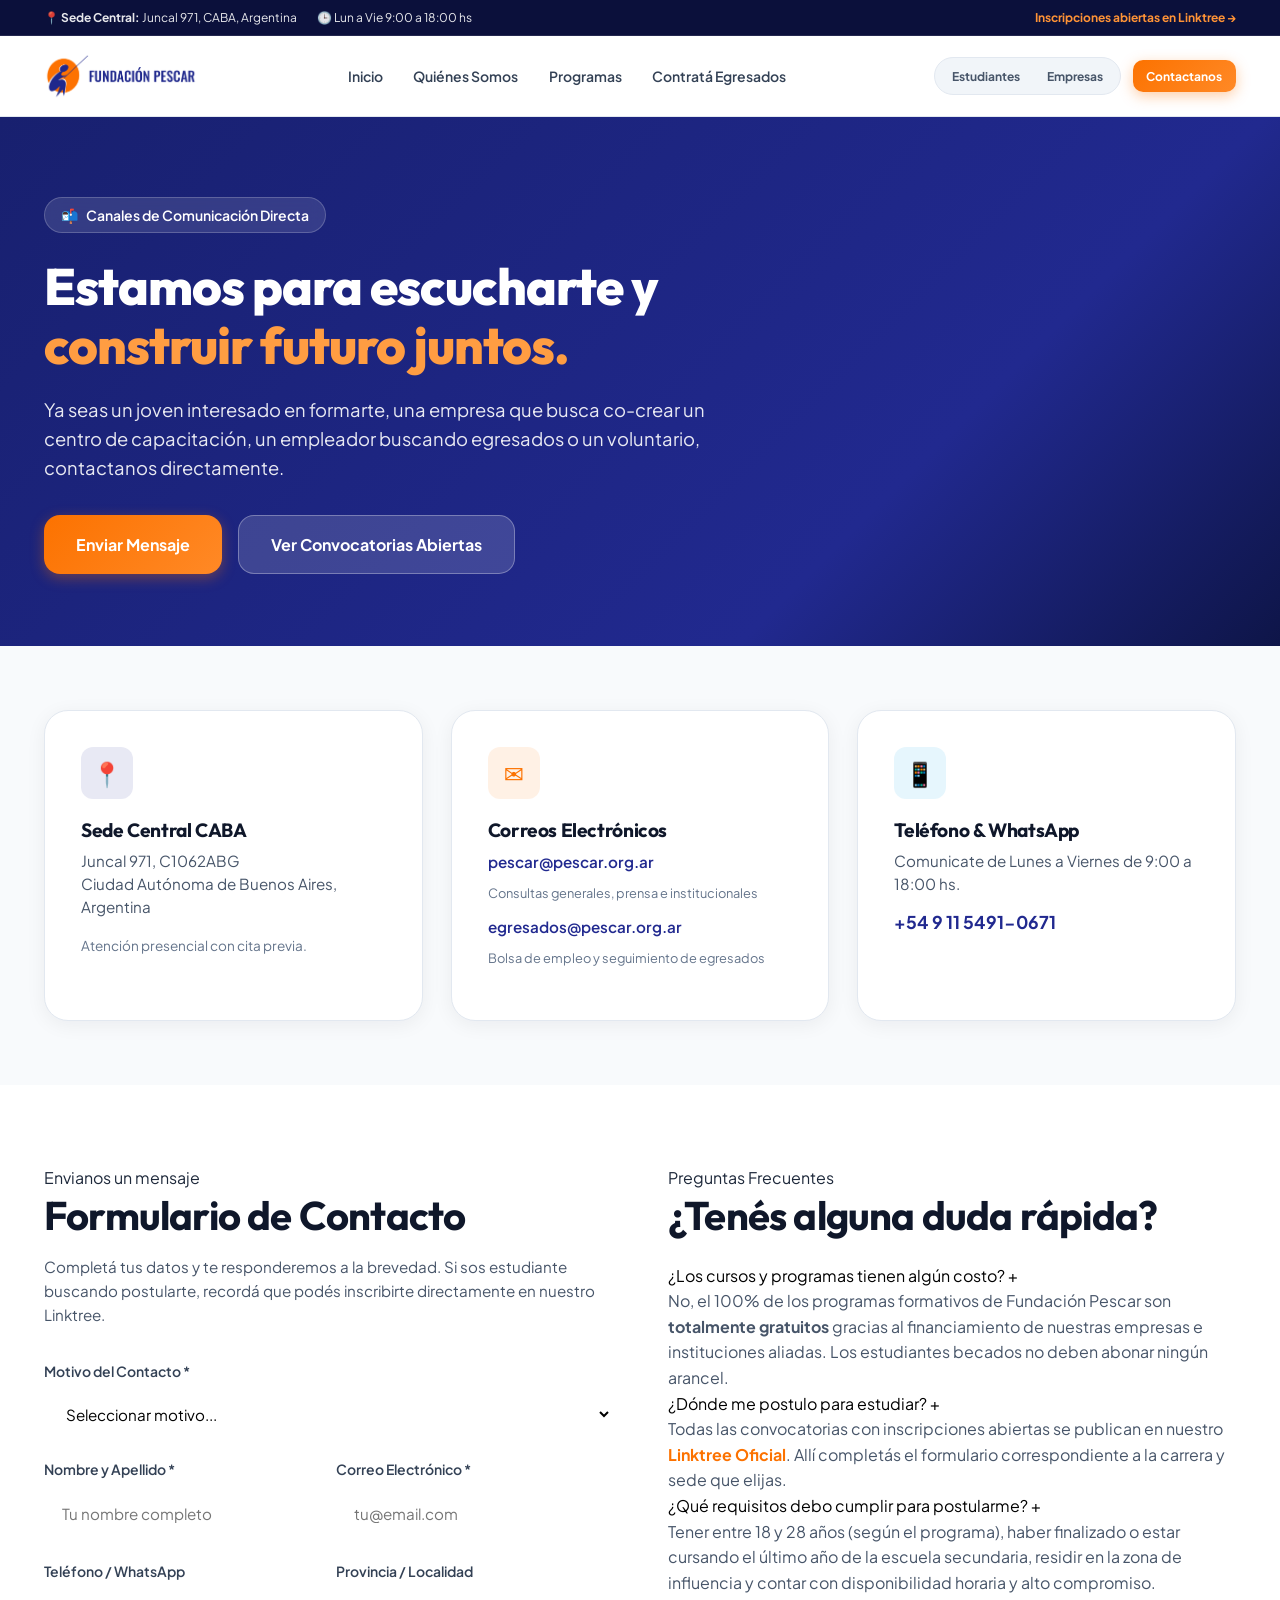
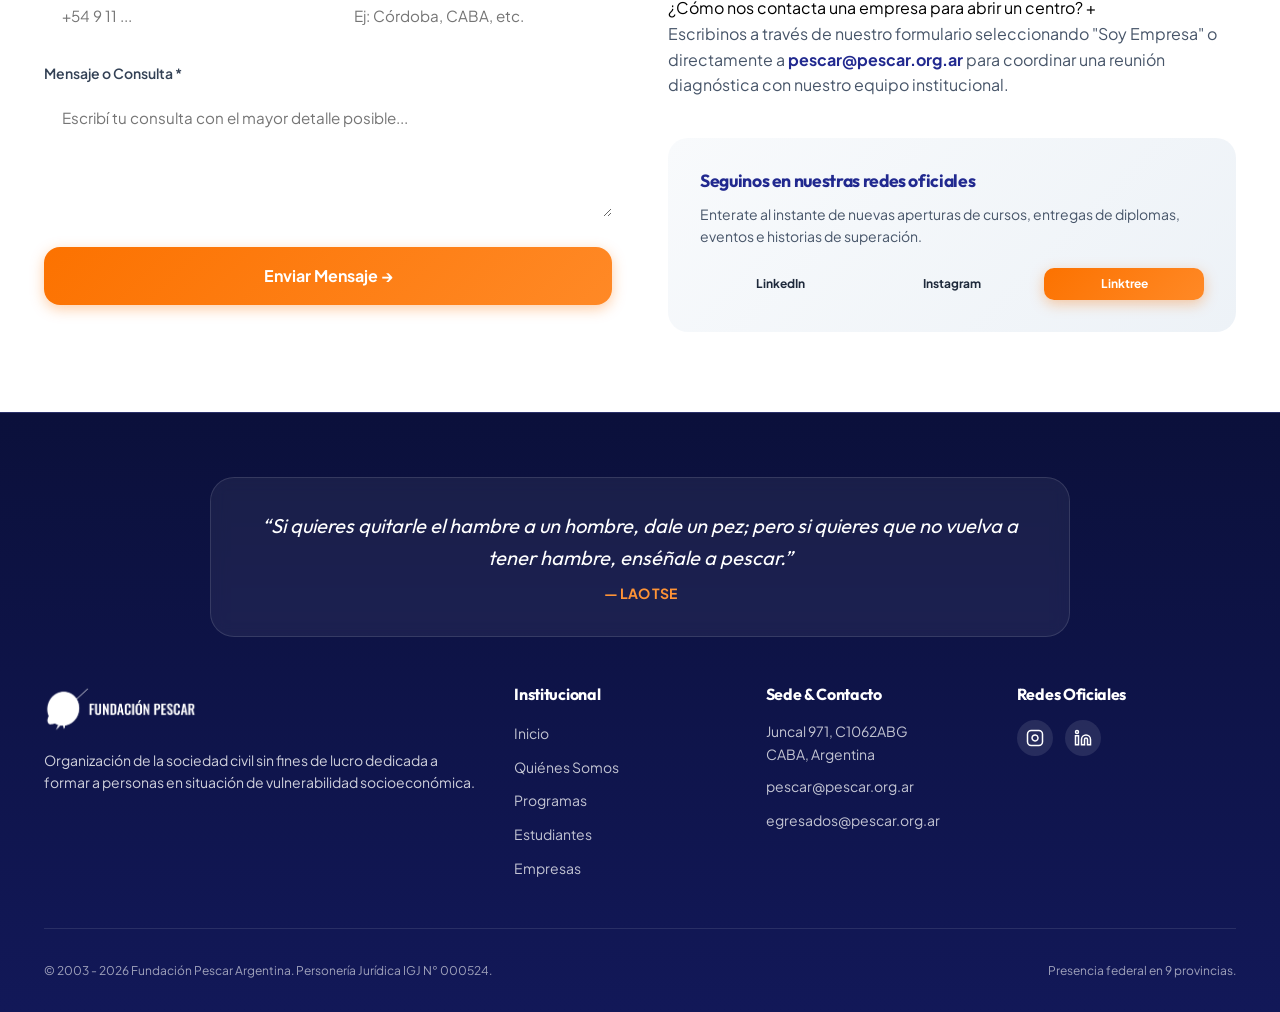
==== commit f1fe44cc: "Mejora del navbar, eliminación de redundancias y ajuste de contraste en títulos de cabeceras" ====
--- a/contacto.html
+++ b/contacto.html
@@ -27,7 +27,7 @@
     </div>
   </aside>
 
-  <!-- Site Header -->
+    <!-- Site Header -->
   <header class="site-header">
     <div class="container">
       <nav class="navbar" aria-label="Navegación principal">
@@ -39,10 +39,7 @@
           <li><a href="index.html" class="nav-link">Inicio</a></li>
           <li><a href="quienes-somos.html" class="nav-link">Quiénes Somos</a></li>
           <li><a href="programas.html" class="nav-link">Programas</a></li>
-          <li><a href="estudiantes.html" class="nav-link">Estudiantes</a></li>
-          <li><a href="empresas.html" class="nav-link">Empresas</a></li>
           <li><a href="contrata-egresados.html" class="nav-link">Contratá Egresados</a></li>
-          <li><a href="contacto.html" class="nav-link active">Contacto</a></li>
         </ul>
 
         <div class="nav-actions">
@@ -50,7 +47,7 @@
             <a href="estudiantes.html" class="audience-pill">Estudiantes</a>
             <a href="empresas.html" class="audience-pill">Empresas</a>
           </div>
-          <a href="#formulario-contacto" class="btn btn-accent btn-sm btn-nav">Escribinos</a>
+          <a href="contacto.html" class="btn btn-accent btn-sm btn-nav">Contactanos</a>
           
           <button class="mobile-toggle" aria-label="Abrir menú">
             <svg width="24" height="24" viewBox="0 0 24 24" fill="none" stroke="currentColor" stroke-width="2"><line x1="3" y1="12" x2="21" y2="12"></line><line x1="3" y1="6" x2="21" y2="6"></line><line x1="3" y1="18" x2="21" y2="18"></line></svg>
@@ -90,7 +87,7 @@
             <span>📬</span>
             <span>Canales de Comunicación Directa</span>
           </div>
-          <h1 style="font-size: clamp(2.25rem, 4vw, 3.5rem); font-weight: 800; line-height: 1.15; margin-bottom: 1.25rem;">
+          <h1 style="color: var(--color-white); font-size: clamp(2.25rem, 4vw, 3.5rem); font-weight: 800; line-height: 1.15; margin-bottom: 1.25rem;">
             Estamos para escucharte y <br />
             <span style="color: #ff9d42;">construir futuro juntos.</span>
           </h1>
--- a/css/styles.css
+++ b/css/styles.css
@@ -1769,6 +1769,13 @@
 }
 
 /* 11. Subpage Full Photo Heroes */
+.page-hero,
+.page-hero h1,
+.page-hero h2,
+.page-hero h3 {
+  color: var(--color-white);
+}
+
 .page-hero-quienes {
   background: linear-gradient(135deg, rgba(11, 16, 59, 0.92) 0%, rgba(33, 41, 143, 0.86) 60%, rgba(11, 16, 59, 0.95) 100%), 
               url('../assets/images/EquipoPescar-8999-web.jpg') center/cover no-repeat !important;
